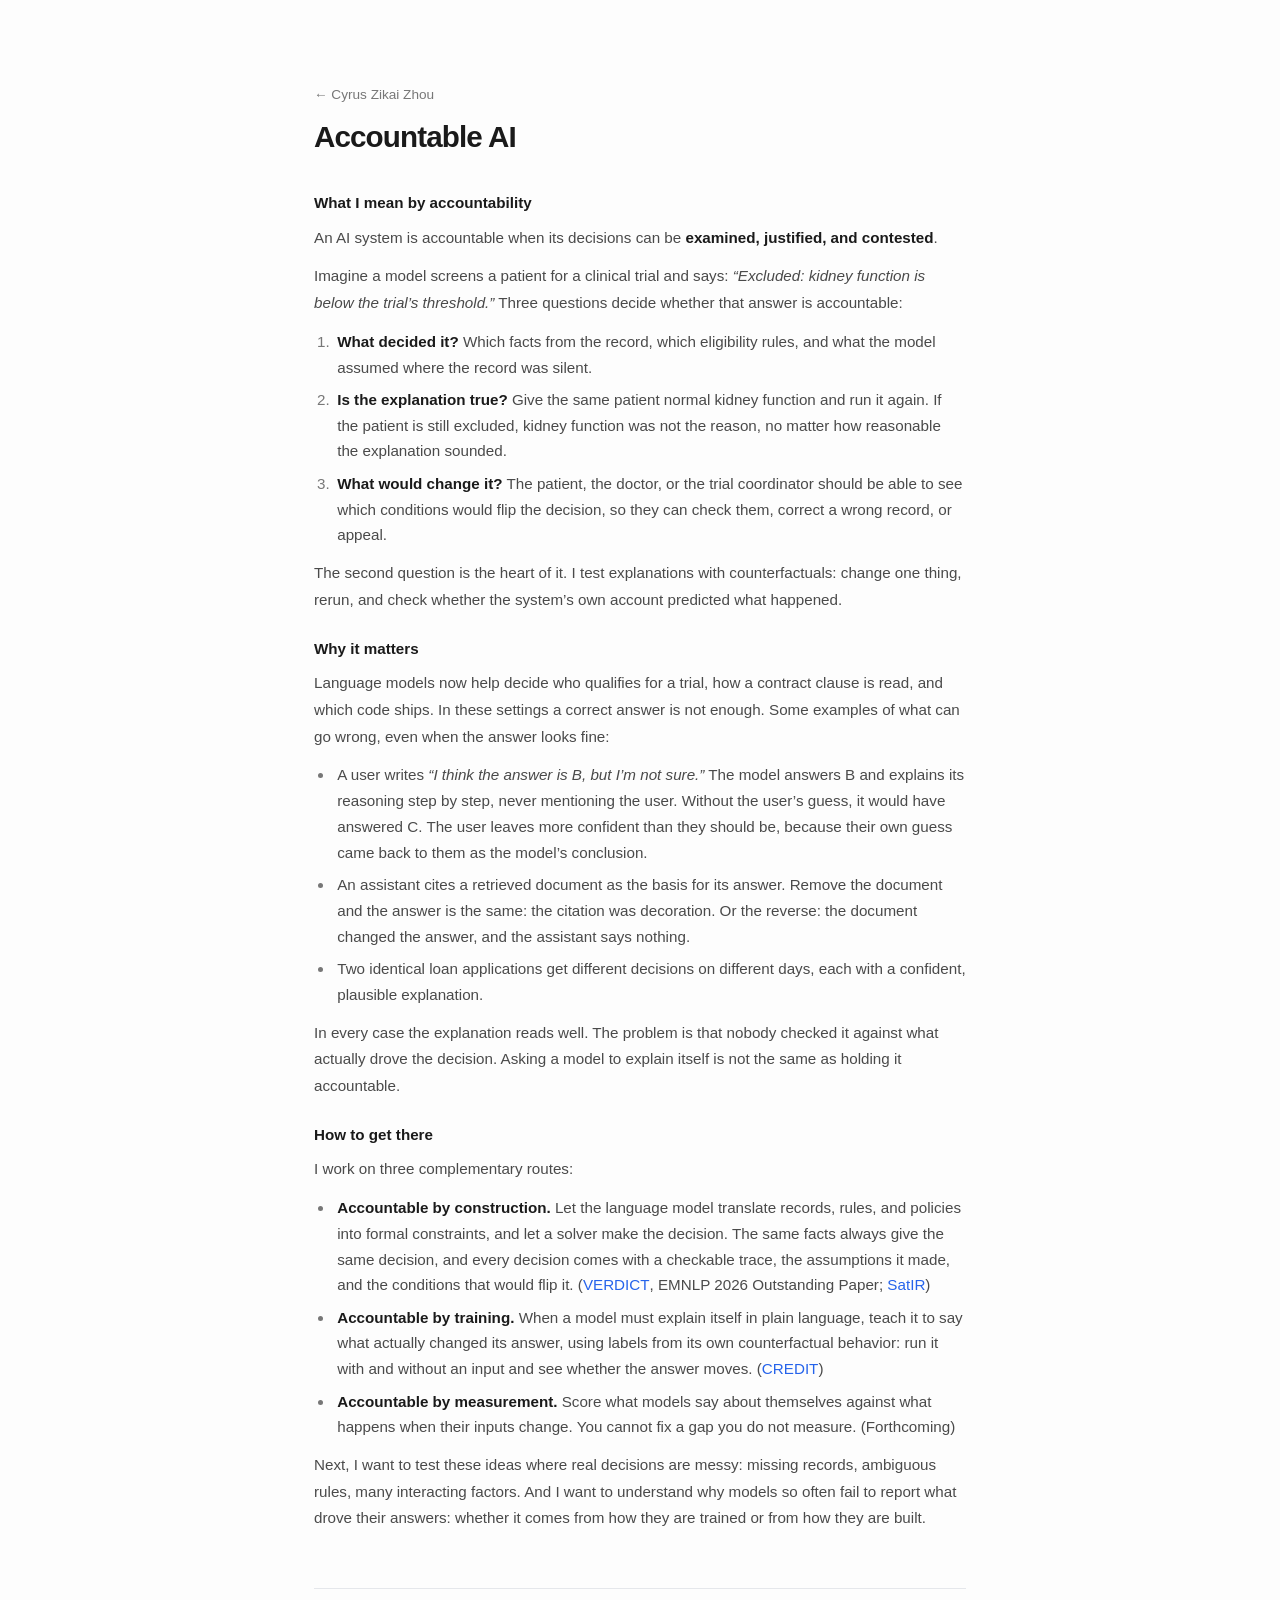
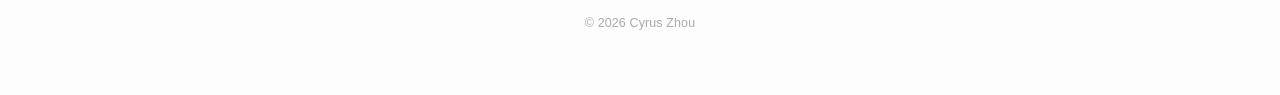
==== accountability.html @ c60c5474 "Personal website Co-Authored-By: Claude Opus 5.5 <noreply@anthropic.com>" ====
<!DOCTYPE html>
<html lang="en">
<head>
  <meta charset="UTF-8">
  <meta name="viewport" content="width=device-width, initial-scale=1.0">
  <title>Accountable AI — Cyrus Zikai Zhou</title>
  <meta name="description" content="What Cyrus Zikai Zhou means by accountable AI: decisions that can be examined, justified, and contested, and three routes to get there — by construction, by training, and by measurement.">
  <meta name="author" content="Cyrus Zikai Zhou">
  <link rel="canonical" href="https://zikai-zhou.github.io/accountability.html">

  <!-- Open Graph -->
  <meta property="og:title" content="Accountable AI — Cyrus Zikai Zhou">
  <meta property="og:description" content="An AI system is accountable when its decisions can be examined, justified, and contested.">
  <meta property="og:url" content="https://zikai-zhou.github.io/accountability.html">
  <meta property="og:image" content="https://zikai-zhou.github.io/cyrus.jpg">
  <meta property="og:type" content="article">

  <!-- Twitter Card -->
  <meta name="twitter:card" content="summary">
  <meta name="twitter:title" content="Accountable AI — Cyrus Zikai Zhou">
  <meta name="twitter:description" content="An AI system is accountable when its decisions can be examined, justified, and contested.">
  <meta name="twitter:image" content="https://zikai-zhou.github.io/cyrus.jpg">

  <link rel="stylesheet" href="style.css">
  <link rel="icon" href="data:image/svg+xml,<svg xmlns='http://www.w3.org/2000/svg' viewBox='0 0 100 100'><text y='.9em' font-size='90'>C</text></svg>">
</head>
<body>
  <main>
    <header class="page-header">
      <a href="./" class="back-link">&larr; Cyrus Zikai Zhou</a>
      <h1>Accountable AI</h1>
    </header>

    <section class="research">
      
      <h3>What I mean by accountability</h3>
      <p>An AI system is accountable when its decisions can be <strong>examined, justified, and contested</strong>.</p>
      <p>Imagine a model screens a patient for a clinical trial and says: <em>&ldquo;Excluded: kidney function is below the trial&rsquo;s threshold.&rdquo;</em> Three questions decide whether that answer is accountable:</p>
      <ol>
        <li><strong>What decided it?</strong> Which facts from the record, which eligibility rules, and what the model assumed where the record was silent.</li>
        <li><strong>Is the explanation true?</strong> Give the same patient normal kidney function and run it again. If the patient is still excluded, kidney function was not the reason, no matter how reasonable the explanation sounded.</li>
        <li><strong>What would change it?</strong> The patient, the doctor, or the trial coordinator should be able to see which conditions would flip the decision, so they can check them, correct a wrong record, or appeal.</li>
      </ol>
      <p>The second question is the heart of it. I test explanations with counterfactuals: change one thing, rerun, and check whether the system&rsquo;s own account predicted what happened.</p>

      <h3>Why it matters</h3>
      <p>Language models now help decide who qualifies for a trial, how a contract clause is read, and which code ships. In these settings a correct answer is not enough. Some examples of what can go wrong, even when the answer looks fine:</p>
      <ul>
        <li>A user writes <em>&ldquo;I think the answer is B, but I&rsquo;m not sure.&rdquo;</em> The model answers B and explains its reasoning step by step, never mentioning the user. Without the user&rsquo;s guess, it would have answered C. The user leaves more confident than they should be, because their own guess came back to them as the model&rsquo;s conclusion.</li>
        <li>An assistant cites a retrieved document as the basis for its answer. Remove the document and the answer is the same: the citation was decoration. Or the reverse: the document changed the answer, and the assistant says nothing.</li>
        <li>Two identical loan applications get different decisions on different days, each with a confident, plausible explanation.</li>
      </ul>
      <p>In every case the explanation reads well. The problem is that nobody checked it against what actually drove the decision. Asking a model to explain itself is not the same as holding it accountable.</p>

      <h3>How to get there</h3>
      <p>I work on three complementary routes:</p>
      <ul>
        <li><strong>Accountable by construction.</strong> Let the language model translate records, rules, and policies into formal constraints, and let a solver make the decision. The same facts always give the same decision, and every decision comes with a checkable trace, the assumptions it made, and the conditions that would flip it. (<a href="https://arxiv.org/abs/2609.03366" target="_blank">VERDICT</a>, EMNLP 2026 Outstanding Paper; <a href="https://arxiv.org/abs/2604.08849" target="_blank">SatIR</a>)</li>
        <li><strong>Accountable by training.</strong> When a model must explain itself in plain language, teach it to say what actually changed its answer, using labels from its own counterfactual behavior: run it with and without an input and see whether the answer moves. (<a href="https://arxiv.org/abs/2610.35295" target="_blank">CREDIT</a>)</li>
        <li><strong>Accountable by measurement.</strong> Score what models say about themselves against what happens when their inputs change. You cannot fix a gap you do not measure. (Forthcoming)</li>
      </ul>
      <p>Next, I want to test these ideas where real decisions are messy: missing records, ambiguous rules, many interacting factors. And I want to understand why models so often fail to report what drove their answers: whether it comes from how they are trained or from how they are built.</p>
    </section>

    <footer>
      <p>&copy; 2026 Cyrus Zhou</p>
    </footer>
  </main>
</body>
</html>
---- style.css ----
/* ── Reset & Base ── */
*, *::before, *::after {
  margin: 0;
  padding: 0;
  box-sizing: border-box;
}

:root {
  --text: #1a1a1a;
  --text-secondary: #4a4a4a;
  --text-tertiary: #777;
  --accent: #2563eb;
  --accent-hover: #1d4ed8;
  --accent-subtle: #eff4ff;
  --bg: #fdfdfd;
  --border: #e5e7eb;
  --border-light: #f0f0f0;
  --max-width: 700px;
}

body {
  font-family: "Inter", -apple-system, BlinkMacSystemFont, "Segoe UI", Roboto, "Helvetica Neue", Arial, sans-serif;
  color: var(--text);
  background: var(--bg);
  line-height: 1.75;
  -webkit-font-smoothing: antialiased;
  -moz-osx-font-smoothing: grayscale;
}

/* ── Layout ── */
main {
  max-width: var(--max-width);
  margin: 0 auto;
  padding: 5rem 1.5rem 3rem;
}

/* ── Header / Profile ── */
.profile {
  display: flex;
  align-items: center;
  gap: 2rem;
  margin-bottom: 3rem;
}

.avatar {
  width: 130px;
  height: 130px;
  border-radius: 50%;
  object-fit: cover;
  flex-shrink: 0;
  border: 3px solid var(--border-light);
  box-shadow: 0 2px 12px rgba(0, 0, 0, 0.06);
}

.intro {
  padding-top: 0.15rem;
}

h1 {
  font-size: 1.85rem;
  font-weight: 700;
  letter-spacing: -0.03em;
  line-height: 1.2;
  color: var(--text);
}

.name-cn {
  font-size: 1.4rem;
  font-weight: 500;
  color: var(--text-tertiary);
  margin-left: 0.5rem;
  letter-spacing: 0.02em;
}

.name-pron {
  font-size: 0.9rem;
  font-weight: 400;
  font-style: italic;
  color: var(--text-tertiary);
  margin-left: 0.4rem;
  letter-spacing: 0.01em;
}

.subtitle {
  color: var(--text-secondary);
  font-size: 0.95rem;
  margin-top: 0.3rem;
  font-weight: 400;
}

.links {
  margin-top: 0.85rem;
  display: flex;
  flex-wrap: wrap;
  gap: 0.4rem;
}

.links a {
  font-size: 0.825rem;
  font-weight: 500;
  color: var(--accent);
  text-decoration: none;
  padding: 0.25rem 0.7rem;
  border-radius: 4px;
  border: 1px solid var(--border);
  transition: all 0.15s ease;
  background: var(--bg);
}

.links a:hover {
  background: var(--accent-subtle);
  border-color: var(--accent);
  color: var(--accent-hover);
}

/* ── Sections ── */
section {
  margin-bottom: 2.75rem;
}

h2 {
  font-size: 1.05rem;
  font-weight: 600;
  text-transform: uppercase;
  letter-spacing: 0.05em;
  color: var(--text-tertiary);
  margin-bottom: 1rem;
  padding-bottom: 0.5rem;
  border-bottom: 1.5px solid var(--border);
}

p {
  margin-bottom: 0.75rem;
  font-size: 0.95rem;
  color: var(--text-secondary);
  line-height: 1.75;
}

p strong {
  color: var(--text);
  font-weight: 600;
}

.callout {
  margin-top: 1rem;
  padding: 0.9rem 1.1rem;
  background: var(--accent-subtle);
  border-left: 3px solid var(--accent);
  border-radius: 4px;
  font-size: 0.9rem;
  color: var(--text-secondary);
}

p a {
  color: var(--accent);
  text-decoration: none;
  font-weight: 500;
}

p a:hover {
  text-decoration: underline;
}

/* ── Accountable AI page ── */
.page-header {
  margin-bottom: 2.25rem;
}

.back-link {
  display: inline-block;
  font-size: 0.85rem;
  font-weight: 500;
  color: var(--text-tertiary);
  text-decoration: none;
  margin-bottom: 0.75rem;
}

.back-link:hover {
  color: var(--accent);
}

.research h3 {
  font-size: 0.95rem;
  font-weight: 600;
  color: var(--text);
  margin: 1.4rem 0 0.5rem;
}

.research h3:first-of-type {
  margin-top: 0;
}

.research ol,
.research ul {
  margin: 0 0 0.75rem 1.25rem;
  font-size: 0.95rem;
  color: var(--text-secondary);
  line-height: 1.7;
}

.research li {
  margin-bottom: 0.4rem;
  padding-left: 0.2rem;
}

.research li::marker {
  color: var(--text-tertiary);
}

.research li strong {
  color: var(--text);
  font-weight: 600;
}

.research li a {
  color: var(--accent);
  text-decoration: none;
  font-weight: 500;
}

.research li a:hover {
  text-decoration: underline;
}

/* ── News ── */
.news-list {
  list-style: none;
  display: flex;
  flex-direction: column;
  gap: 0.6rem;
}

.news-list li {
  display: grid;
  grid-template-columns: 5rem 1fr;
  gap: 0.75rem;
  align-items: baseline;
  font-size: 0.9rem;
}

.news-date {
  color: var(--text-tertiary);
  font-size: 0.8rem;
  font-weight: 600;
  text-transform: uppercase;
  letter-spacing: 0.03em;
  white-space: nowrap;
}

.news-item {
  color: var(--text-secondary);
  line-height: 1.55;
}

.news-item a {
  color: var(--accent);
  text-decoration: none;
  font-weight: 500;
}

.news-item a:hover {
  text-decoration: underline;
}

.news-item strong {
  color: var(--text);
  font-weight: 600;
}

@media (max-width: 520px) {
  .news-list li {
    grid-template-columns: 1fr;
    gap: 0.1rem;
  }
}

/* ── Publications ── */
.pub-list {
  list-style: none;
  display: flex;
  flex-direction: column;
  gap: 1.5rem;
}

.pub-list li {
  display: flex;
  flex-direction: column;
  gap: 0.2rem;
  padding-left: 0.75rem;
  border-left: 2px solid var(--border);
  transition: border-color 0.15s ease;
}

.pub-list li:hover {
  border-left-color: var(--accent);
}

.pub-title {
  font-weight: 600;
  font-size: 0.95rem;
  color: var(--text);
  line-height: 1.45;
  display: block;
}

.pub-title a {
  font-weight: 600;
  font-size: 0.95rem;
  color: var(--text);
  text-decoration: none;
  line-height: 1.45;
}

.pub-title a:hover {
  color: var(--accent);
}

.pub-authors a {
  color: inherit;
  text-decoration: none;
  border-bottom: 1px dotted var(--text-tertiary);
  transition: color 0.15s ease, border-color 0.15s ease;
}

.pub-authors a:hover {
  color: var(--accent);
  border-bottom-color: var(--accent);
  border-bottom-style: solid;
}

.pub-authors {
  font-size: 0.85rem;
  color: var(--text-tertiary);
  line-height: 1.5;
}

.pub-authors strong {
  color: var(--text);
  font-weight: 600;
}

.pub-venue {
  font-size: 0.8rem;
  color: var(--accent);
  font-weight: 600;
  letter-spacing: 0.02em;
}

/* ── Awards ── */
.award-list {
  list-style: none;
  display: flex;
  flex-direction: column;
  gap: 0.5rem;
}

.award-list li {
  font-size: 0.9rem;
  color: var(--text-secondary);
  padding-left: 1.25rem;
  position: relative;
  line-height: 1.6;
}

.award-list li a {
  color: var(--accent);
  text-decoration: none;
  font-weight: 500;
}

.award-list li a:hover {
  text-decoration: underline;
}

.award-list li::before {
  content: "";
  position: absolute;
  left: 0;
  top: 0.55rem;
  width: 6px;
  height: 6px;
  border-radius: 50%;
  background: var(--border);
}

/* ── Experience ── */
.exp-list {
  list-style: none;
  display: flex;
  flex-direction: column;
  gap: 1.25rem;
}

.exp-list li {
  display: flex;
  flex-direction: column;
  gap: 0.2rem;
  padding-left: 0.75rem;
  border-left: 2px solid var(--border);
  transition: border-color 0.15s ease;
}

.exp-list li:hover {
  border-left-color: var(--accent);
}

.exp-header {
  display: flex;
  justify-content: space-between;
  align-items: baseline;
  gap: 1rem;
  flex-wrap: wrap;
}

.exp-role {
  font-weight: 600;
  font-size: 0.95rem;
  color: var(--text);
}

.exp-role a {
  color: var(--text);
  text-decoration: none;
}

.exp-role a:hover {
  color: var(--accent);
}

.exp-date {
  font-size: 0.8rem;
  color: var(--accent);
  font-weight: 600;
  white-space: nowrap;
}

.exp-meta {
  font-size: 0.825rem;
  color: var(--text-tertiary);
}

.exp-meta a {
  color: var(--accent);
  text-decoration: none;
}

.exp-meta a:hover {
  text-decoration: underline;
}

.exp-desc {
  font-size: 0.9rem;
  color: var(--text-secondary);
  margin-top: 0.15rem;
  line-height: 1.55;
}

/* ── Footer ── */
footer {
  margin-top: 3.5rem;
  padding-top: 1.5rem;
  border-top: 1px solid var(--border);
}

footer p {
  font-size: 0.78rem;
  color: #aaa;
  text-align: center;
  letter-spacing: 0.01em;
}

/* ── Responsive ── */
@media (max-width: 520px) {
  main {
    padding: 2.5rem 1.25rem 2rem;
  }

  .profile {
    flex-direction: column;
    align-items: center;
    text-align: center;
  }

  .avatar {
    width: 110px;
    height: 110px;
  }

  .links {
    justify-content: center;
  }

  h1 {
    font-size: 1.5rem;
  }

  .pub-list li {
    padding-left: 0.6rem;
  }
}

.pub-venue a {
  color: inherit;
  text-decoration: none;
  border-bottom: 1px dotted currentColor;
}

.pub-venue a:hover {
  border-bottom-style: solid;
}
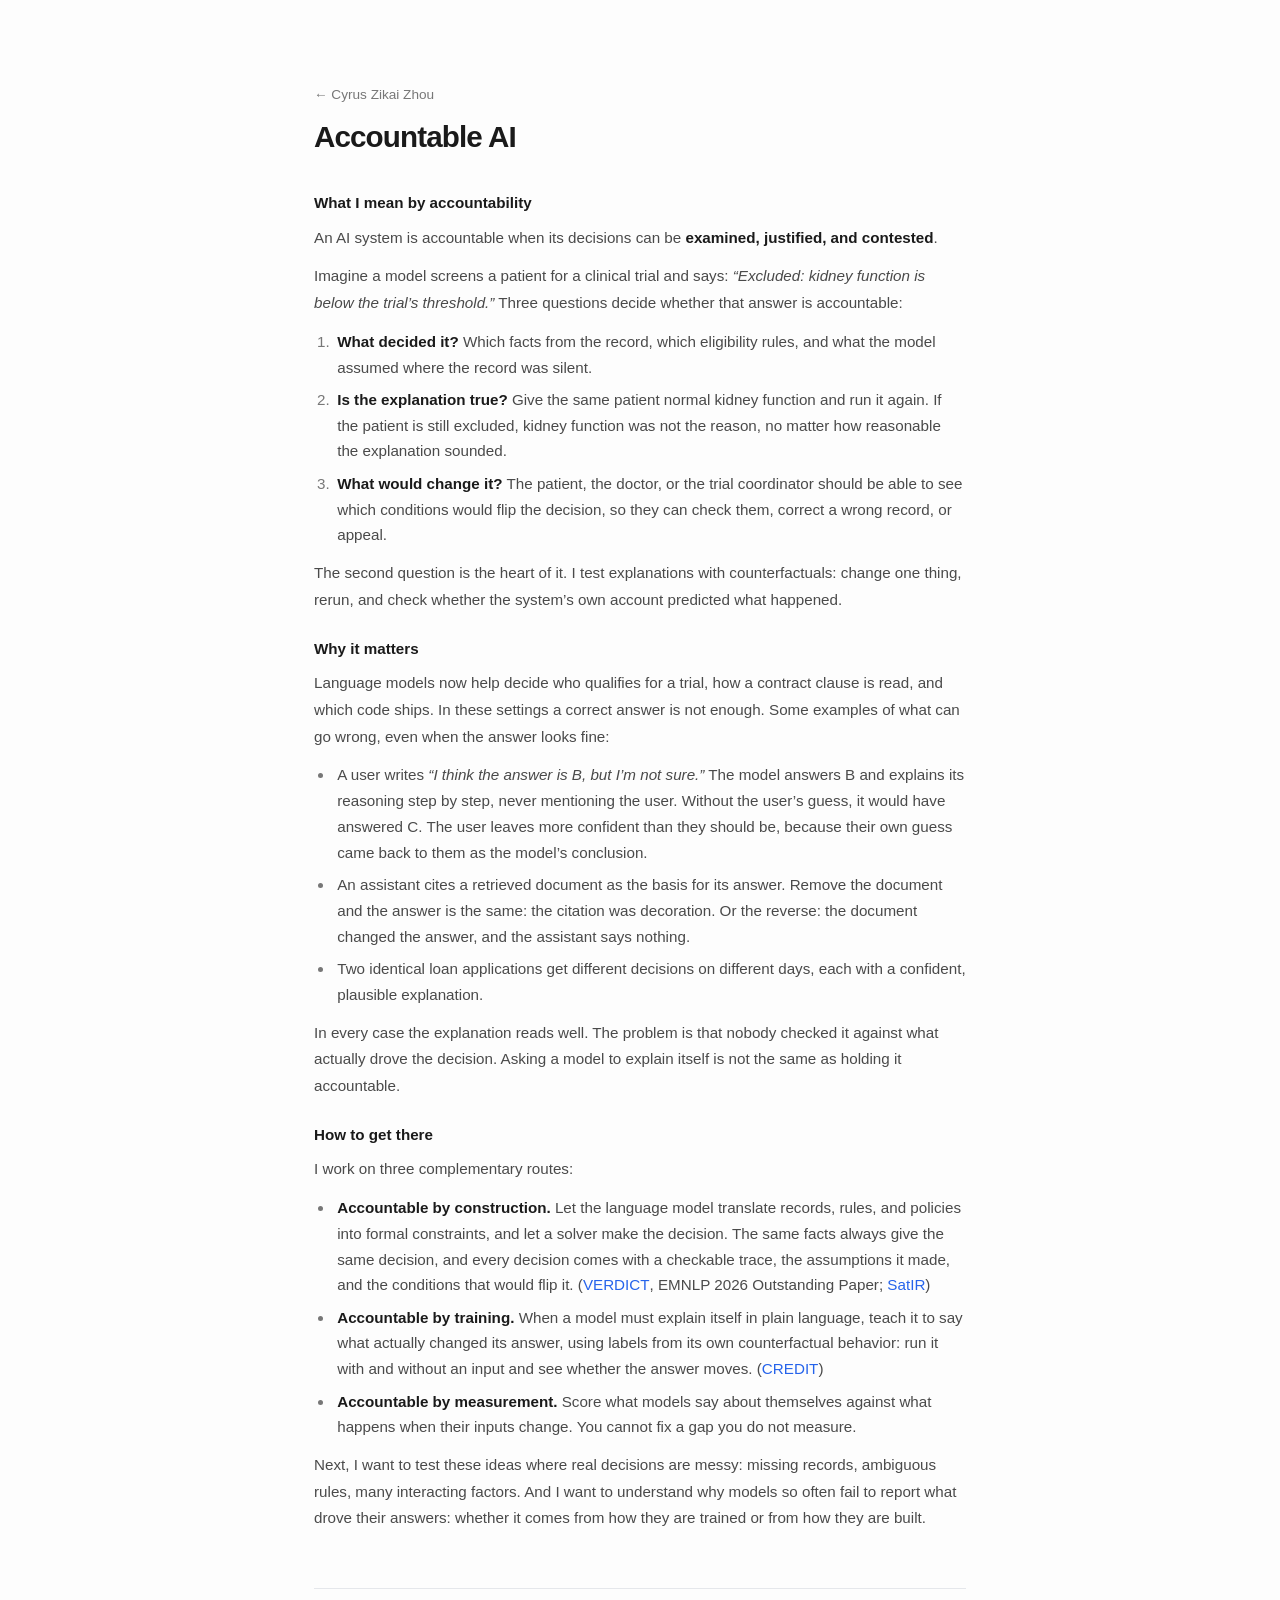
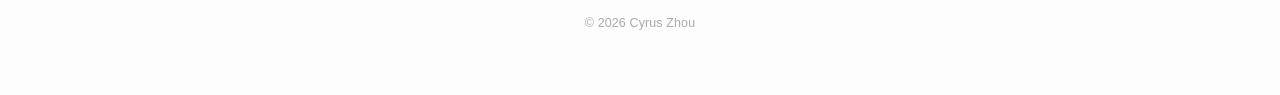
==== commit cc4be0d8: "Personal website Co-Authored-By: Claude Opus 5.5 <noreply@anthropic.com>" ====
--- a/accountability.html
+++ b/accountability.html
@@ -57,7 +57,7 @@
       <ul>
         <li><strong>Accountable by construction.</strong> Let the language model translate records, rules, and policies into formal constraints, and let a solver make the decision. The same facts always give the same decision, and every decision comes with a checkable trace, the assumptions it made, and the conditions that would flip it. (<a href="https://arxiv.org/abs/2609.03366" target="_blank">VERDICT</a>, EMNLP 2026 Outstanding Paper; <a href="https://arxiv.org/abs/2604.08849" target="_blank">SatIR</a>)</li>
         <li><strong>Accountable by training.</strong> When a model must explain itself in plain language, teach it to say what actually changed its answer, using labels from its own counterfactual behavior: run it with and without an input and see whether the answer moves. (<a href="https://arxiv.org/abs/2610.35295" target="_blank">CREDIT</a>)</li>
-        <li><strong>Accountable by measurement.</strong> Score what models say about themselves against what happens when their inputs change. You cannot fix a gap you do not measure. (Forthcoming)</li>
+        <li><strong>Accountable by measurement.</strong> Score what models say about themselves against what happens when their inputs change. You cannot fix a gap you do not measure.</li>
       </ul>
       <p>Next, I want to test these ideas where real decisions are messy: missing records, ambiguous rules, many interacting factors. And I want to understand why models so often fail to report what drove their answers: whether it comes from how they are trained or from how they are built.</p>
     </section>
--- a/style.css
+++ b/style.css
@@ -462,6 +462,13 @@
   border-top: 1px solid var(--border);
 }
 
+.visitor-map {
+  display: flex;
+  justify-content: center;
+  margin-bottom: 1rem;
+  min-height: 60px;
+}
+
 footer p {
   font-size: 0.78rem;
   color: #aaa;
